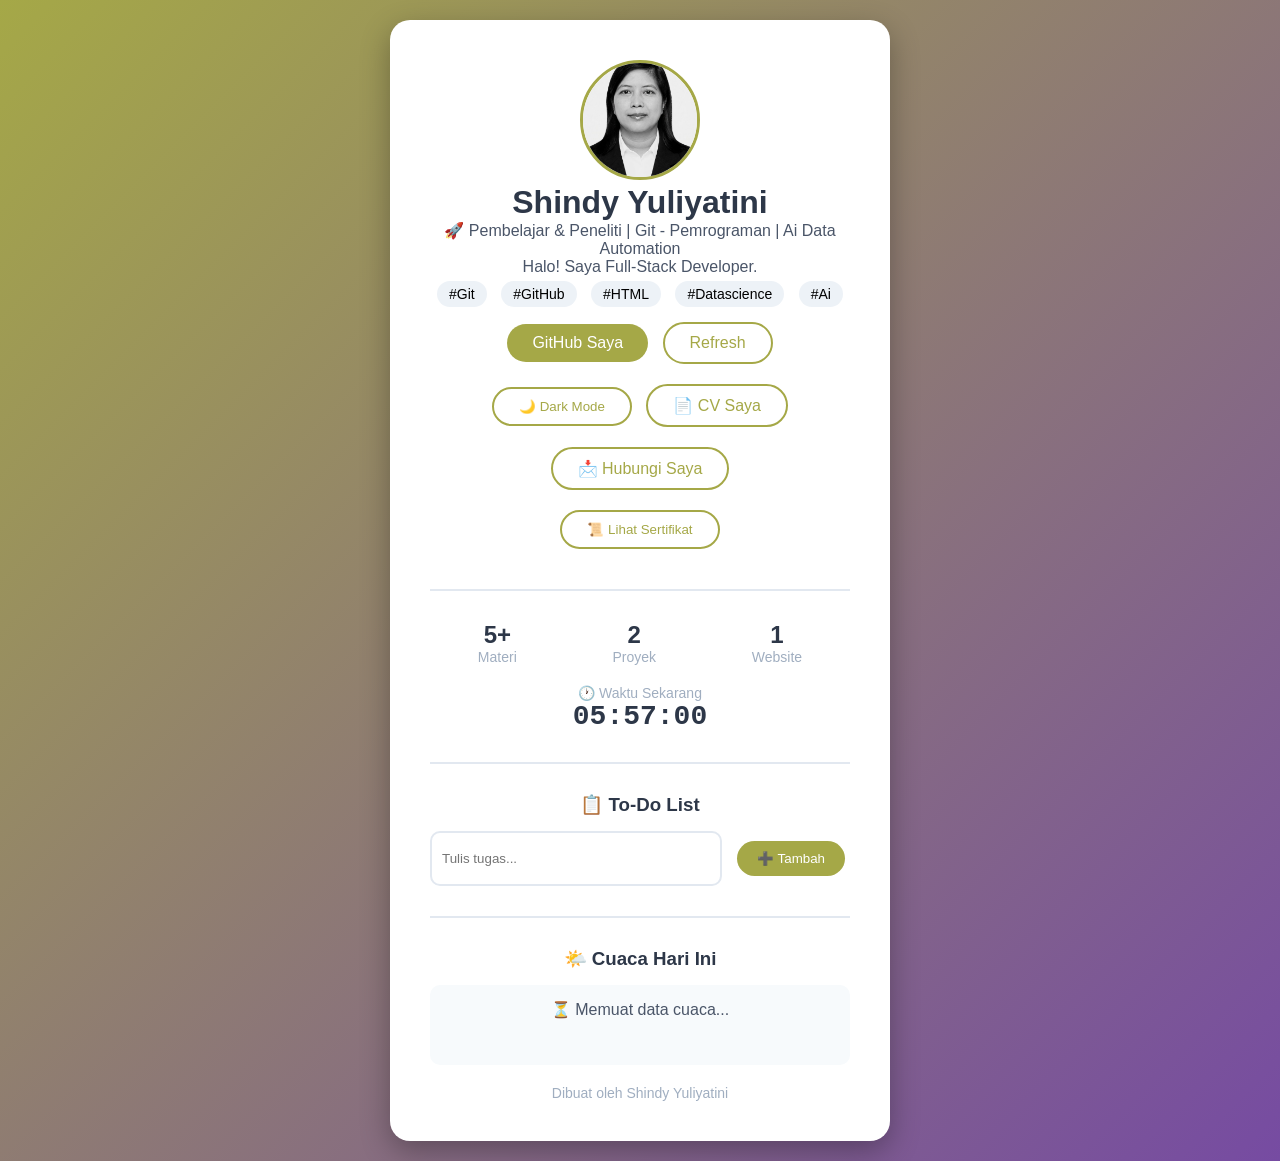
==== index.html @ 2729c8f5 "Change background and button colors in index.html" ====
<!DOCTYPE html>
<html lang="id">
<head>
    <meta charset="UTF-8">
    <meta name="viewport" content="width=device-width, initial-scale=1.0">
    <title>Portofolio - Shindy Yuliyatini</title>
    <style>
        * { margin: 0; padding: 0; box-sizing: border-box; }
        body {
            font-family: Arial, sans-serif;
            background: linear-gradient(135deg, #A5A847, #764ba2);
            min-height: 100vh;
            display: flex;
            justify-content: center;
            align-items: center;
            padding: 20px;
            transition: background 0.5s ease;
        }
        body.dark-mode { background: linear-gradient(135deg, #1a202c, #2d3748); }
        .card {
            background: white; padding: 40px; border-radius: 20px;
            max-width: 500px; width: 100%; text-align: center;
            box-shadow: 0 10px 30px rgba(0,0,0,0.3);
            transition: background 0.5s ease;
        }
        body.dark-mode .card { background: #2d3748; }
        .card:hover { transform: scale(1.02); transition: transform 0.3s ease; }
        .profile-img {
            width: 120px; height: 120px; border-radius: 50%;
            object-fit: cover; border: 3px solid #A5A847;
        }
        h1 { color: #2d3748; }
        body.dark-mode h1 { color: #e2e8f0; }
        p { color: #4a5568; }
        body.dark-mode p { color: #a0aec0; }
        .badge {
            display: inline-block; background: #edf2f7;
            padding: 5px 12px; border-radius: 20px;
            margin: 5px; font-size: 14px;
        }
        body.dark-mode .badge { background: #2d3748; color: #e2e8f0; }
        .btn {
            display: inline-block; background: #A5A847; color: white;
            padding: 10px 25px; border-radius: 30px;
            text-decoration: none; margin: 10px 5px;
            border: none; cursor: pointer;
        }
        .btn:hover { background: #5a67d8; }
        .btn-outline { background: transparent; border: 2px solid #A5A847; color: #A5A847; }
        body.dark-mode .btn-outline { color: #e2e8f0; border-color: #e2e8f0; }
        body.dark-mode .btn-outline:hover { background: #e2e8f0; color: #2d3748; }
        hr { margin: 30px 0; border: 1px solid #e2e8f0; }
        .stats { display: flex; justify-content: space-around; }
        .stats .number { font-size: 24px; font-weight: bold; color: #2d3748; }
        body.dark-mode .stats .number { color: #e2e8f0; }
        .stats .label { font-size: 14px; color: #a0aec0; }
        .footer { font-size: 14px; color: #a0aec0; margin-top: 20px; }
        #clock { font-size: 28px; font-weight: bold; color: #2d3748; font-family: monospace; }
        body.dark-mode #clock { color: #e2e8f0; }
        #todo-list { list-style: none; padding: 0; text-align: left; }
        #todo-list li {
            background: #f7fafc; padding: 12px 15px; border-radius: 10px;
            margin-bottom: 8px; display: flex; justify-content: space-between; align-items: center;
        }
        body.dark-mode #todo-list li { background: #1a202c; color: #e2e8f0; }
        #todo-list li.completed { text-decoration: line-through; opacity: 0.6; }
        #todo-list li button { background: transparent; border: none; cursor: pointer; font-size: 18px; }
        .complete-btn { color: #38a169; }
        .delete-btn { color: #e53e3e; }
        #weather-container {
            background: #f7fafc; border-radius: 10px; padding: 15px;
            min-height: 80px; transition: background 0.5s ease;
        }
        body.dark-mode #weather-container { background: #2d3748; }
        #weather-info { color: #4a5568; }
        body.dark-mode #weather-info { color: #e2e8f0; }
        @media (max-width: 768px) {
            .card { padding: 20px; }
            .profile-img { width: 80px; height: 80px; }
            h1 { font-size: 22px; }
            .badge { font-size: 12px; padding: 4px 10px; }
            .btn { padding: 8px 15px; font-size: 14px; }
        }
        @media (max-width: 480px) {
            .card { padding: 15px; }
            .profile-img { width: 60px; height: 60px; }
            h1 { font-size: 18px; }
            .stats .number { font-size: 18px; }
        }
	/* Modal Sertifikat */
.modal {
	display: none;
	position: fixed;
	z-index: 1000;
	left: 0;
 	top: 0;
	width: 100%;
	height: 100%;
	background-color: rgba(0,0,0,0.6);
	overflow: auto;
	padding: 20px;
}
	.modal-content {
	background-color: white;
	margin: 5% auto;
	padding: 30px;
	border-radius: 20px;
	max-width: 800px;
	width: 90%;
	box-shadow: 0 10px 40px rgba(0,0,0,0.3);
	animation: fadeIn 0.3s ease;
}
@keyframes fadeIn { from { opacity: 0; transform: scale(0.9); } to { opacity: 1; transform: 
scale(1); } }
.close { float: right; font-size: 30px; font-weight: bold; color: #aaa; cursor: pointer; }
.close:hover { color: #333; }
.cert-card { background: #f7fafc; padding: 15px; border-radius: 15px; text-align: center; 
width: 200px; transition: transform 0.2s ease; }
.cert-card:hover { transform: scale(1.05); }
.cert-card img { width: 100%; height: auto; border-radius: 10px; }
    </style>
</head>
<body>
    <div class="card">
        <img src="foto-saya.jpeg" alt="Foto" class="profile-img">
        <h1>Shindy Yuliyatini</h1>
        <p>🚀 Pembelajar & Peneliti | Git - Pemrograman | Ai Data Automation</p>
        <p>Halo! Saya Full-Stack Developer.</p>
        <div>
            <span class="badge">#Git</span>
            <span class="badge">#GitHub</span>
            <span class="badge">#HTML</span>
            <span class="badge">#Datascience</span>
            <span class="badge">#Ai</span>
        </div>
        <div>
            <a href="https://github.com/shindyyuliyatini" class="btn" target="_blank">GitHub Saya</a>
            <a href="#" class="btn btn-outline">Refresh</a>
            <button onclick="toggleDarkMode()" class="btn btn-outline" id="darkModeBtn">🌙 Dark Mode</button>
            <a href="cv.html" class="btn btn-outline">📄 CV Saya</a>
            <a href="kontak.html" class="btn btn-outline" style="margin-top: 10px;">📩 Hubungi Saya</a>
</div>
<!-- Tombol Sertifikat -->
<button onclick="openModal()" class="btn btn-outline" style="margin-top: 10px;">
    📜 Lihat Sertifikat
</button>
            
<!-- Modal Popup Sertifikat -->
<div id="certModal" class="modal">
    <div class="modal-content">
        <span class="close" onclick="closeModal()">&times;</span>
        <h2>📜 Sertifikat </h2>
        <div style="display: flex; flex-wrap: wrap; gap: 20px; justify-content: center;
padding: 20px;">
            <!-- Sertifikat 1 -->
			 <div class="cert-card">
                <img src="Shindy-Yuliyatini2x.jpg" alt="Cara Mengambil Keputusan Bisnis yang Tepat dengan Data & Ai" style="width: 200px;
border-radius: 10px;">
                <p><strong>Data & Ai</strong></p>
                <p style="font-size: 12px; color: #666;">Dikeluarkan: 2026</p>
            </div>
          <!-- Sertifikat 2 -->
            <div class="cert-card">
                <img src="Shindy-Yuliyatini.png" alt="Sertifikat Seminar Nasional Informatika dan Komputer" style="width: 200px;
border-radius: 10px;">
                <p><strong>Seminar Nasional</strong></p>
                <p style="font-size: 12px; color: #666;">Dikeluarkan: 2025</p> 
            </div>
	    <!-- Sertifikat 3 -->
            <div class="cert-card">
                <img src="Shindy-Yuliyatini-CS.png" alt="Webinar Cyber Security" style="width: 200px;
border-radius: 10px;">
                <p><strong>Cyber Security</strong></p>
                <p style="font-size: 12px; color: #666;">Dikeluarkan: 2023</p>
            </div>
        </div>
    </div>
</div>
        <hr>
        <div class="stats">
            <div><div class="number">5+</div><div class="label">Materi</div></div>
            <div><div class="number">2</div><div class="label">Proyek</div></div>
            <div><div class="number">1</div><div class="label">Website</div></div>
        </div>
        <div style="margin: 20px 0;">
            <p style="font-size: 14px; color: #a0aec0;">🕐 Waktu Sekarang</p>
            <p id="clock">00:00:00</p>
        </div>
        <hr>
        <h3 style="color: #2d3748; margin-bottom: 15px;">📋 To-Do List</h3>
        <div style="display: flex; gap: 10px; margin-bottom: 15px;">
            <input type="text" id="todo-input" placeholder="Tulis tugas..." style="flex: 1; padding: 10px; border: 2px solid #e2e8f0; border-radius: 10px;">
            <button onclick="addTodo()" class="btn" style="padding: 10px 20px;">➕ Tambah</button>
        </div>
        <ul id="todo-list"></ul>
        <hr>
        <h3 style="color: #2d3748; margin-bottom: 15px;">🌤️ Cuaca Hari Ini</h3>
        <div id="weather-container">
            <p id="weather-info">⏳ Memuat data cuaca...</p>
        </div>
        <div class="footer">Dibuat oleh Shindy Yuliyatini</div>
    </div>

    <script>
function openModal() { document.getElementById('certModal').style.display = 'block'; }
function closeModal() { document.getElementById('certModal').style.display = 'none'; }
window.onclick = function(event) { if (event.target === document.getElementById('certModal')) 
{ document.getElementById('certModal').style.display = 'none'; } }
        // ===== JAM DIGITAL =====
        function updateClock() {
            const now = new Date();
            const h = String(now.getHours()).padStart(2, '0');
            const m = String(now.getMinutes()).padStart(2, '0');
            const s = String(now.getSeconds()).padStart(2, '0');
            document.getElementById('clock').textContent = h + ':' + m + ':' + s;
        }
        setInterval(updateClock, 1000);
        updateClock();

        // ===== DARK MODE =====
        function toggleDarkMode() {
            const body = document.body;
            body.classList.toggle('dark-mode');
            const btn = document.getElementById('darkModeBtn');
            if (body.classList.contains('dark-mode')) {
                btn.textContent = '☀️ Light Mode';
            } else {
                btn.textContent = '🌙 Dark Mode';
            }
        }

        // ===== CUACA =====
        async function fetchWeather() {
            const info = document.getElementById('weather-info');
            if (!info) return;
            info.textContent = '⏳ Memuat data cuaca...';
            try {
                const response = await fetch('https://api.open-meteo.com/v1/forecast?latitude=-6.20&longitude=106.80&current_weather=true');
                const data = await response.json();
                const temp = data.current_weather.temperature;
                const code = data.current_weather.weathercode;
                let emoji = '🌡️';
                if (code === 0) emoji = '☀️';
                else if (code === 1 || code === 2) emoji = '🌤️';
                else if (code === 3) emoji = '☁️';
                else if (code === 45 || code === 48) emoji = '🌫️';
                else if (code === 51 || code === 61 || code === 80) emoji = '🌧️';
                else if (code === 95) emoji = '⛈️';
                info.innerHTML = '<div style="display:flex;align-items:center;gap:15px;flex-wrap:wrap;">' +
                    '<span style="font-size:40px;">' + emoji + '</span>' +
                    '<div><div style="font-size:28px;font-weight:bold;color:#2d3748;">' + temp + '°C</div>' +
                    '<div style="color:#a0aec0;font-size:14px;">Jakarta, Indonesia</div></div></div>';
            } catch (error) {
                info.textContent = '❌ Gagal memuat cuaca.';
            }
        }

        document.addEventListener('DOMContentLoaded', function() {
            loadTodos();
            fetchWeather();
        });
    </script>
</body>
</html>
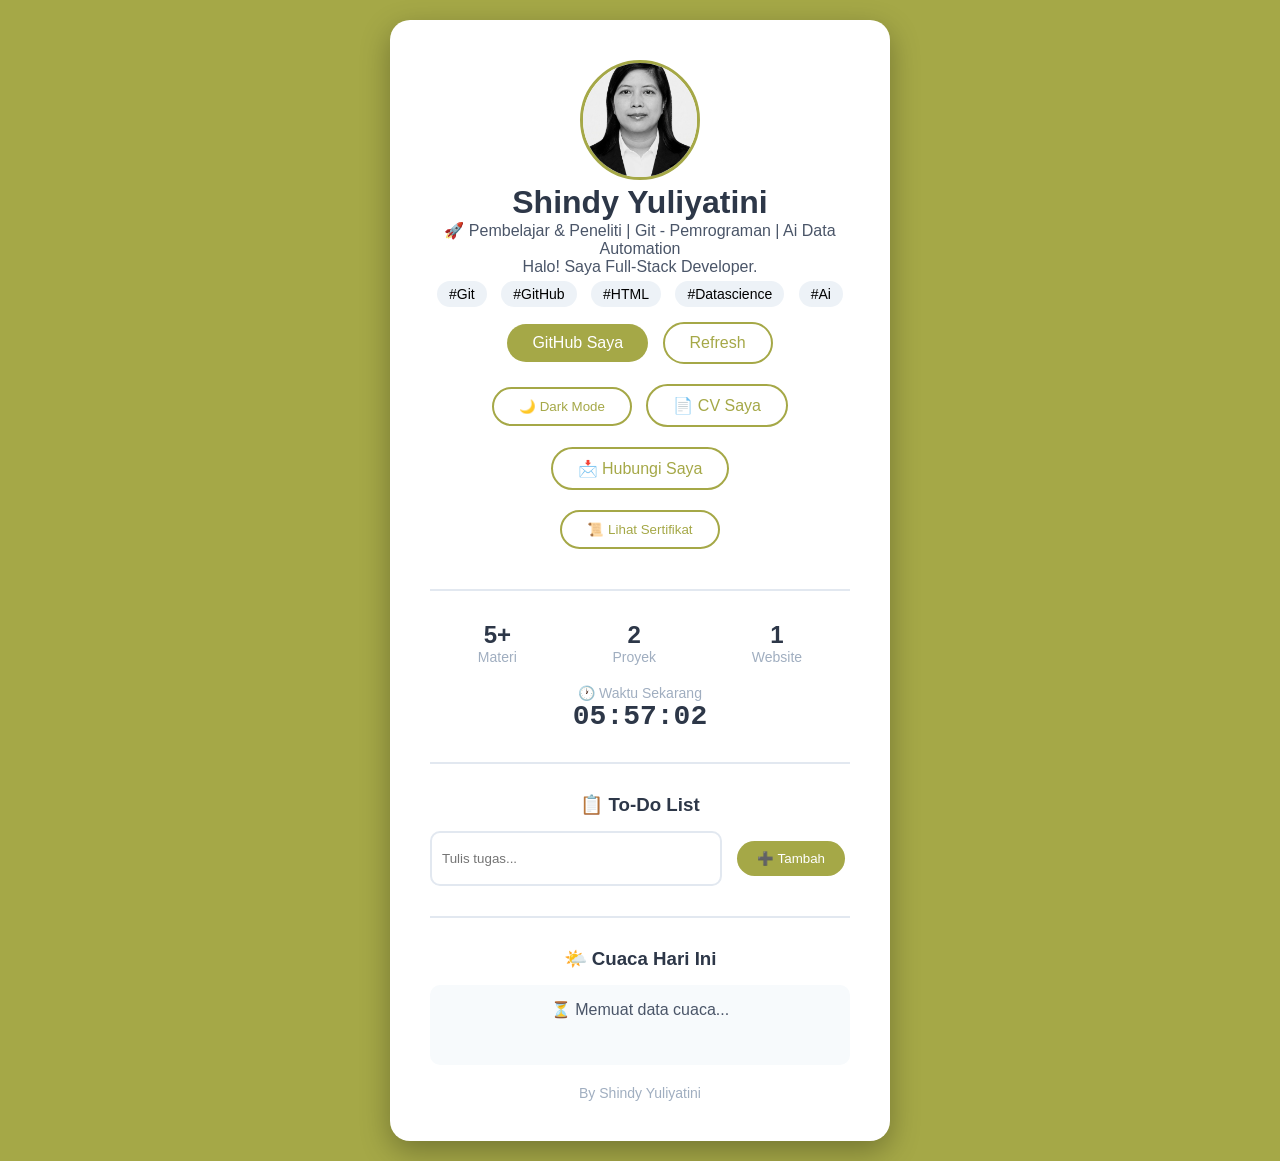
==== commit 2b4da118: "Update background gradient and footer text" ====
--- a/index.html
+++ b/index.html
@@ -8,7 +8,7 @@
         * { margin: 0; padding: 0; box-sizing: border-box; }
         body {
             font-family: Arial, sans-serif;
-            background: linear-gradient(135deg, #A5A847, #764ba2);
+            background: linear-gradient(135deg, #A5A847, #A5A847);
             min-height: 100vh;
             display: flex;
             justify-content: center;
@@ -198,7 +198,7 @@
         <div id="weather-container">
             <p id="weather-info">⏳ Memuat data cuaca...</p>
         </div>
-        <div class="footer">Dibuat oleh Shindy Yuliyatini</div>
+        <div class="footer">By Shindy Yuliyatini</div>
     </div>
 
     <script>
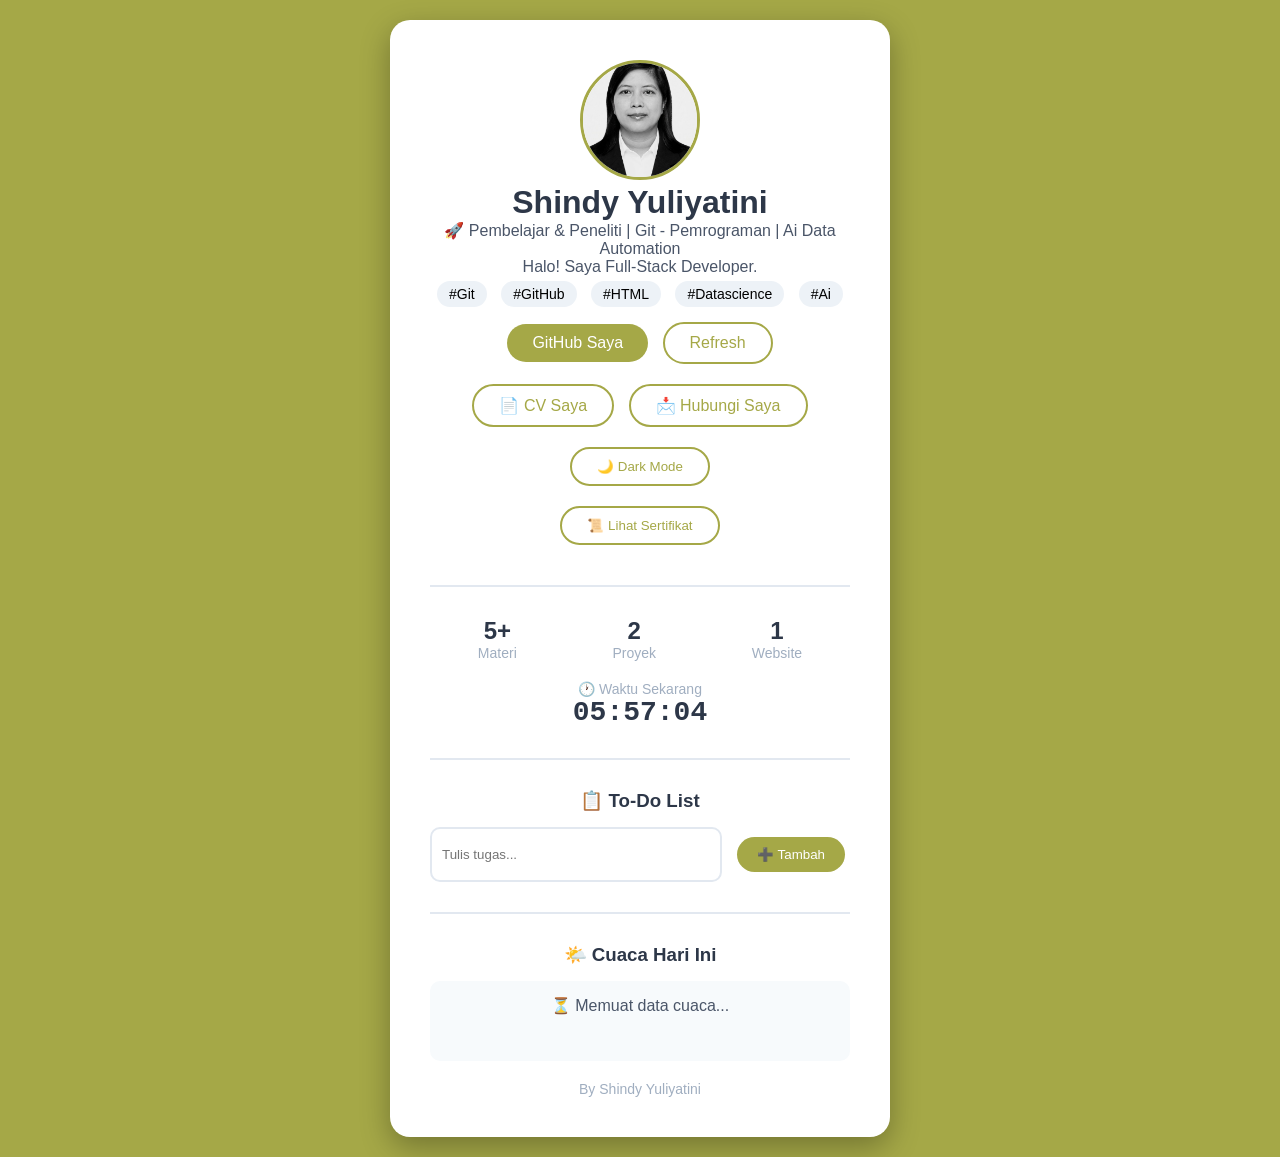
==== commit 6ee2e452: "Reposition dark mode button in index.html" ====
--- a/index.html
+++ b/index.html
@@ -136,9 +136,9 @@
         <div>
             <a href="https://github.com/shindyyuliyatini" class="btn" target="_blank">GitHub Saya</a>
             <a href="#" class="btn btn-outline">Refresh</a>
-            <button onclick="toggleDarkMode()" class="btn btn-outline" id="darkModeBtn">🌙 Dark Mode</button>
             <a href="cv.html" class="btn btn-outline">📄 CV Saya</a>
             <a href="kontak.html" class="btn btn-outline" style="margin-top: 10px;">📩 Hubungi Saya</a>
+			<button onclick="toggleDarkMode()" class="btn btn-outline" id="darkModeBtn">🌙 Dark Mode</button>
 </div>
 <!-- Tombol Sertifikat -->
 <button onclick="openModal()" class="btn btn-outline" style="margin-top: 10px;">
@@ -216,8 +216,7 @@
         }
         setInterval(updateClock, 1000);
         updateClock();
-
-        // ===== DARK MODE =====
+	 // ===== DARK MODE =====
         function toggleDarkMode() {
             const body = document.body;
             body.classList.toggle('dark-mode');
@@ -228,7 +227,6 @@
                 btn.textContent = '🌙 Dark Mode';
             }
         }
-
         // ===== CUACA =====
         async function fetchWeather() {
             const info = document.getElementById('weather-info');
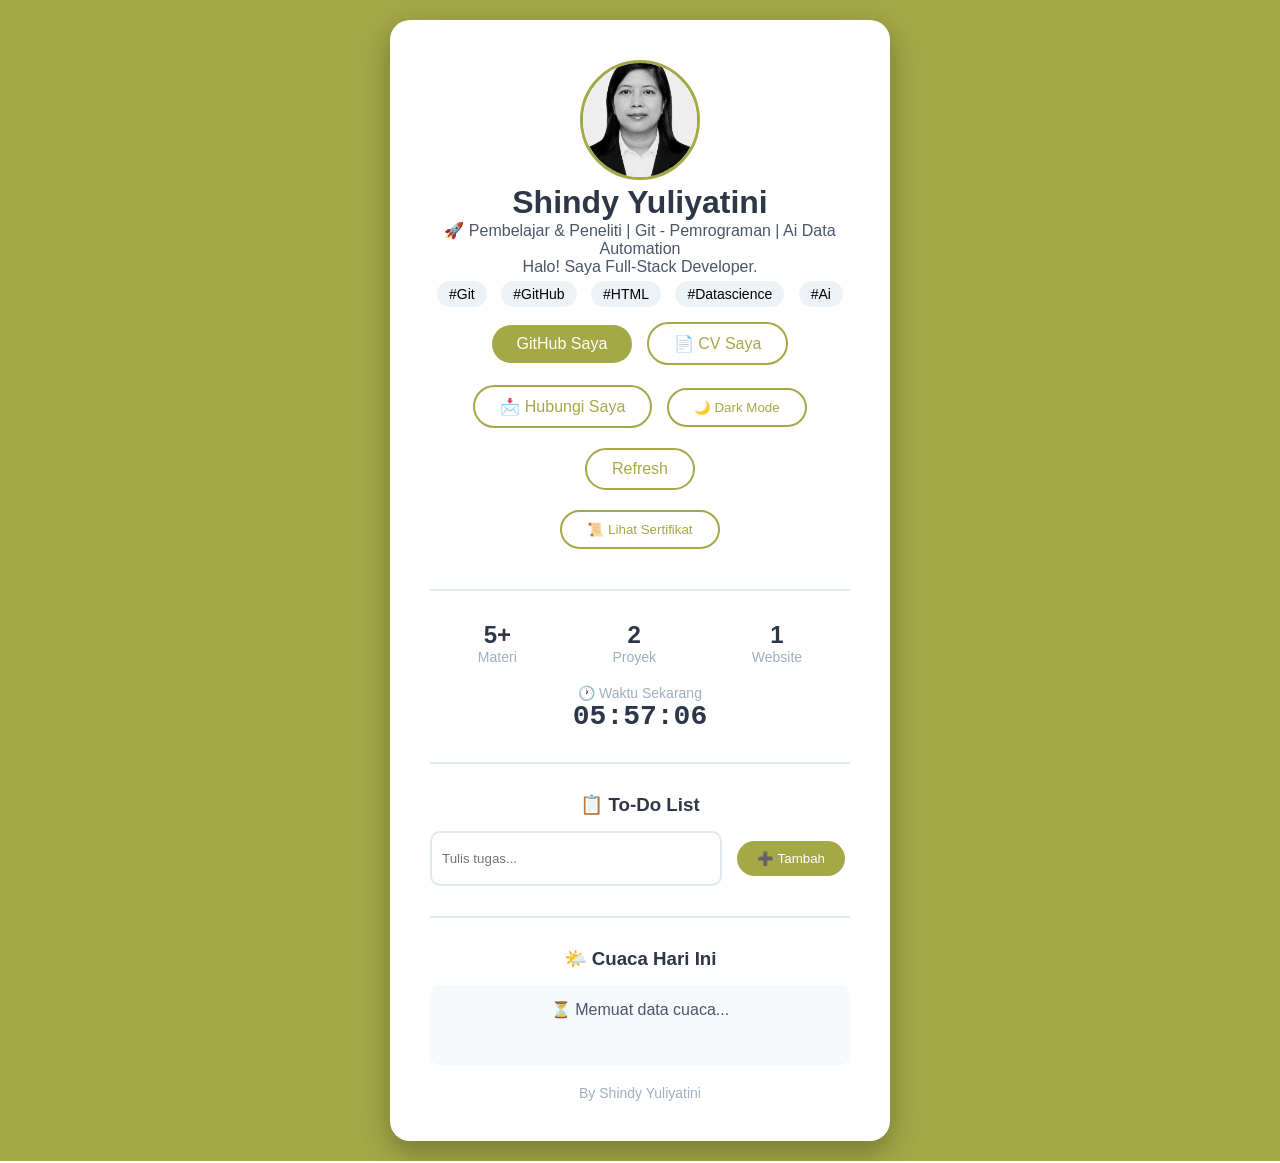
==== commit f12e7cdd: "Remove weather fetching feature from index.html Removed weather fetching functionality and related c" ====
--- a/index.html
+++ b/index.html
@@ -135,10 +135,10 @@
         </div>
         <div>
             <a href="https://github.com/shindyyuliyatini" class="btn" target="_blank">GitHub Saya</a>
-            <a href="#" class="btn btn-outline">Refresh</a>
             <a href="cv.html" class="btn btn-outline">📄 CV Saya</a>
             <a href="kontak.html" class="btn btn-outline" style="margin-top: 10px;">📩 Hubungi Saya</a>
 			<button onclick="toggleDarkMode()" class="btn btn-outline" id="darkModeBtn">🌙 Dark Mode</button>
+			<a href="#" class="btn btn-outline">Refresh</a>
 </div>
 <!-- Tombol Sertifikat -->
 <button onclick="openModal()" class="btn btn-outline" style="margin-top: 10px;">
@@ -227,36 +227,6 @@
                 btn.textContent = '🌙 Dark Mode';
             }
         }
-        // ===== CUACA =====
-        async function fetchWeather() {
-            const info = document.getElementById('weather-info');
-            if (!info) return;
-            info.textContent = '⏳ Memuat data cuaca...';
-            try {
-                const response = await fetch('https://api.open-meteo.com/v1/forecast?latitude=-6.20&longitude=106.80&current_weather=true');
-                const data = await response.json();
-                const temp = data.current_weather.temperature;
-                const code = data.current_weather.weathercode;
-                let emoji = '🌡️';
-                if (code === 0) emoji = '☀️';
-                else if (code === 1 || code === 2) emoji = '🌤️';
-                else if (code === 3) emoji = '☁️';
-                else if (code === 45 || code === 48) emoji = '🌫️';
-                else if (code === 51 || code === 61 || code === 80) emoji = '🌧️';
-                else if (code === 95) emoji = '⛈️';
-                info.innerHTML = '<div style="display:flex;align-items:center;gap:15px;flex-wrap:wrap;">' +
-                    '<span style="font-size:40px;">' + emoji + '</span>' +
-                    '<div><div style="font-size:28px;font-weight:bold;color:#2d3748;">' + temp + '°C</div>' +
-                    '<div style="color:#a0aec0;font-size:14px;">Jakarta, Indonesia</div></div></div>';
-            } catch (error) {
-                info.textContent = '❌ Gagal memuat cuaca.';
-            }
-        }
-
-        document.addEventListener('DOMContentLoaded', function() {
-            loadTodos();
-            fetchWeather();
-        });
     </script>
 </body>
 </html>
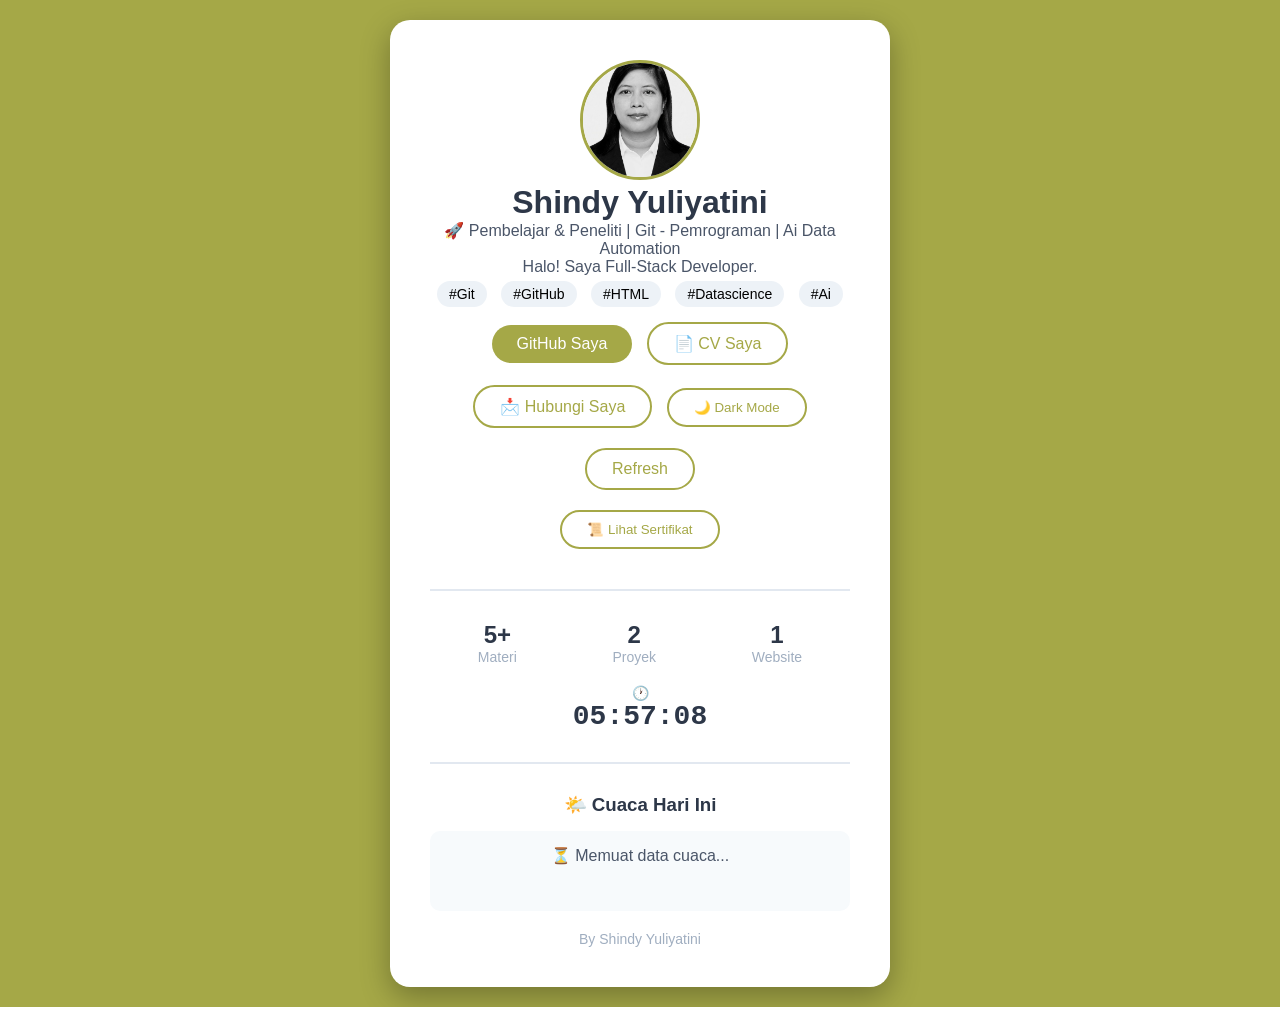
==== commit 4b3bc2f3: "Remove To-Do List from index.html Removed the To-Do List section from the HTML." ====
--- a/index.html
+++ b/index.html
@@ -183,16 +183,9 @@
             <div><div class="number">1</div><div class="label">Website</div></div>
         </div>
         <div style="margin: 20px 0;">
-            <p style="font-size: 14px; color: #a0aec0;">🕐 Waktu Sekarang</p>
+            <p style="font-size: 14px; color: #a0aec0;">🕐</p>
             <p id="clock">00:00:00</p>
         </div>
-        <hr>
-        <h3 style="color: #2d3748; margin-bottom: 15px;">📋 To-Do List</h3>
-        <div style="display: flex; gap: 10px; margin-bottom: 15px;">
-            <input type="text" id="todo-input" placeholder="Tulis tugas..." style="flex: 1; padding: 10px; border: 2px solid #e2e8f0; border-radius: 10px;">
-            <button onclick="addTodo()" class="btn" style="padding: 10px 20px;">➕ Tambah</button>
-        </div>
-        <ul id="todo-list"></ul>
         <hr>
         <h3 style="color: #2d3748; margin-bottom: 15px;">🌤️ Cuaca Hari Ini</h3>
         <div id="weather-container">
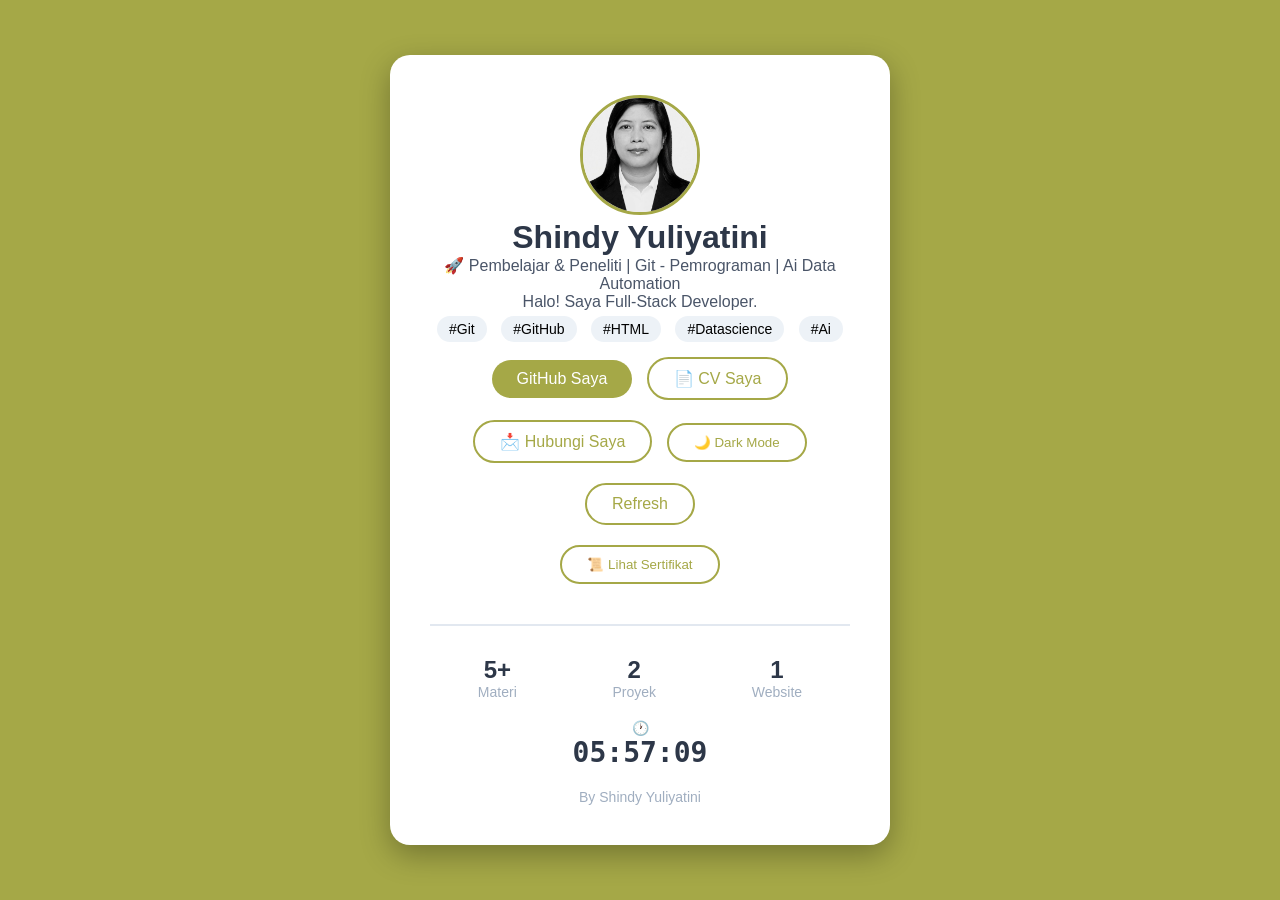
==== commit 3635fa5d: "Remove weather information section from index.html Removed weather section from the HTML layout." ====
--- a/index.html
+++ b/index.html
@@ -186,11 +186,6 @@
             <p style="font-size: 14px; color: #a0aec0;">🕐</p>
             <p id="clock">00:00:00</p>
         </div>
-        <hr>
-        <h3 style="color: #2d3748; margin-bottom: 15px;">🌤️ Cuaca Hari Ini</h3>
-        <div id="weather-container">
-            <p id="weather-info">⏳ Memuat data cuaca...</p>
-        </div>
         <div class="footer">By Shindy Yuliyatini</div>
     </div>
 
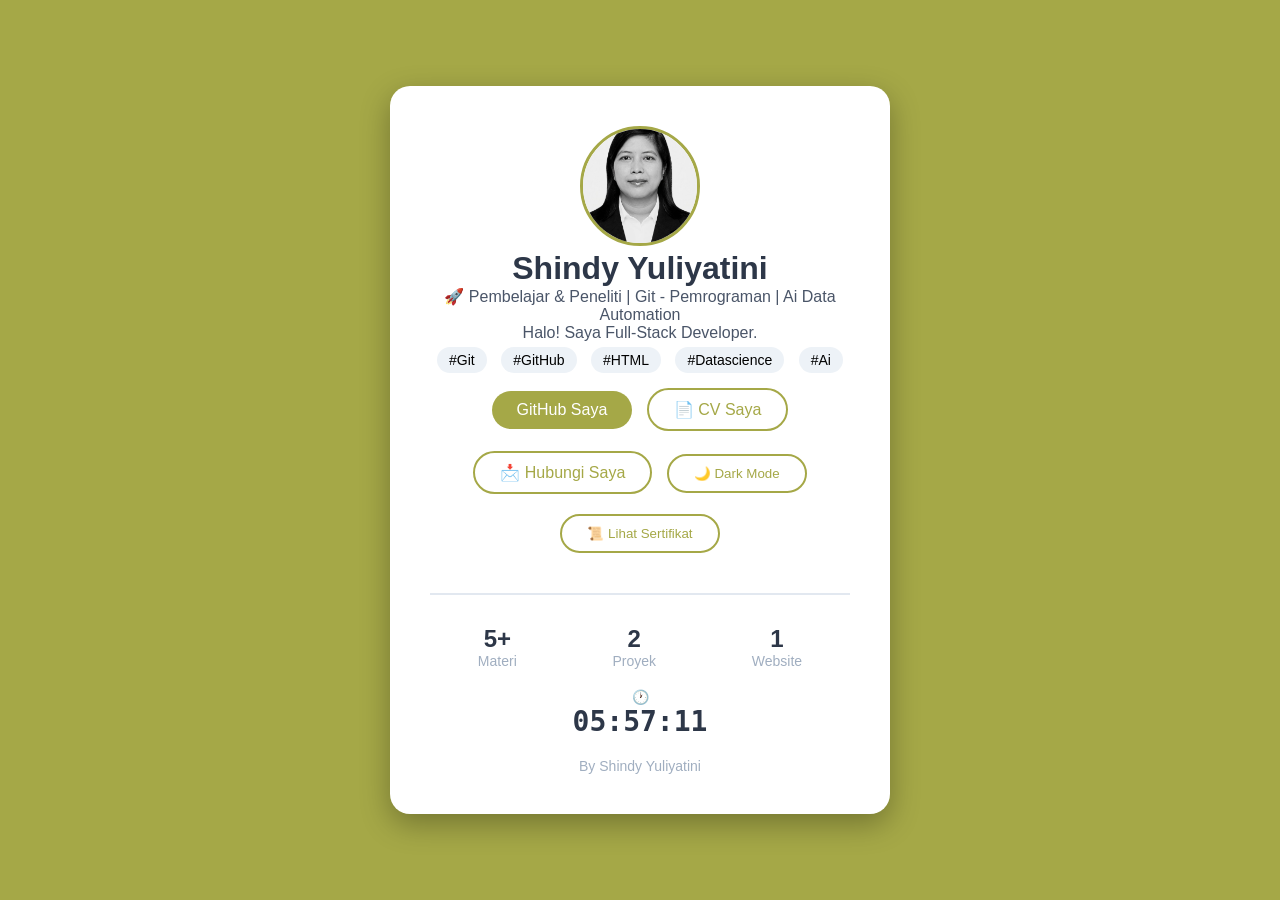
==== commit eecc568a: "Remove 'Refresh' button from index.html Removed the 'Refresh' button from the HTML." ====
--- a/index.html
+++ b/index.html
@@ -138,7 +138,6 @@
             <a href="cv.html" class="btn btn-outline">📄 CV Saya</a>
             <a href="kontak.html" class="btn btn-outline" style="margin-top: 10px;">📩 Hubungi Saya</a>
 			<button onclick="toggleDarkMode()" class="btn btn-outline" id="darkModeBtn">🌙 Dark Mode</button>
-			<a href="#" class="btn btn-outline">Refresh</a>
 </div>
 <!-- Tombol Sertifikat -->
 <button onclick="openModal()" class="btn btn-outline" style="margin-top: 10px;">
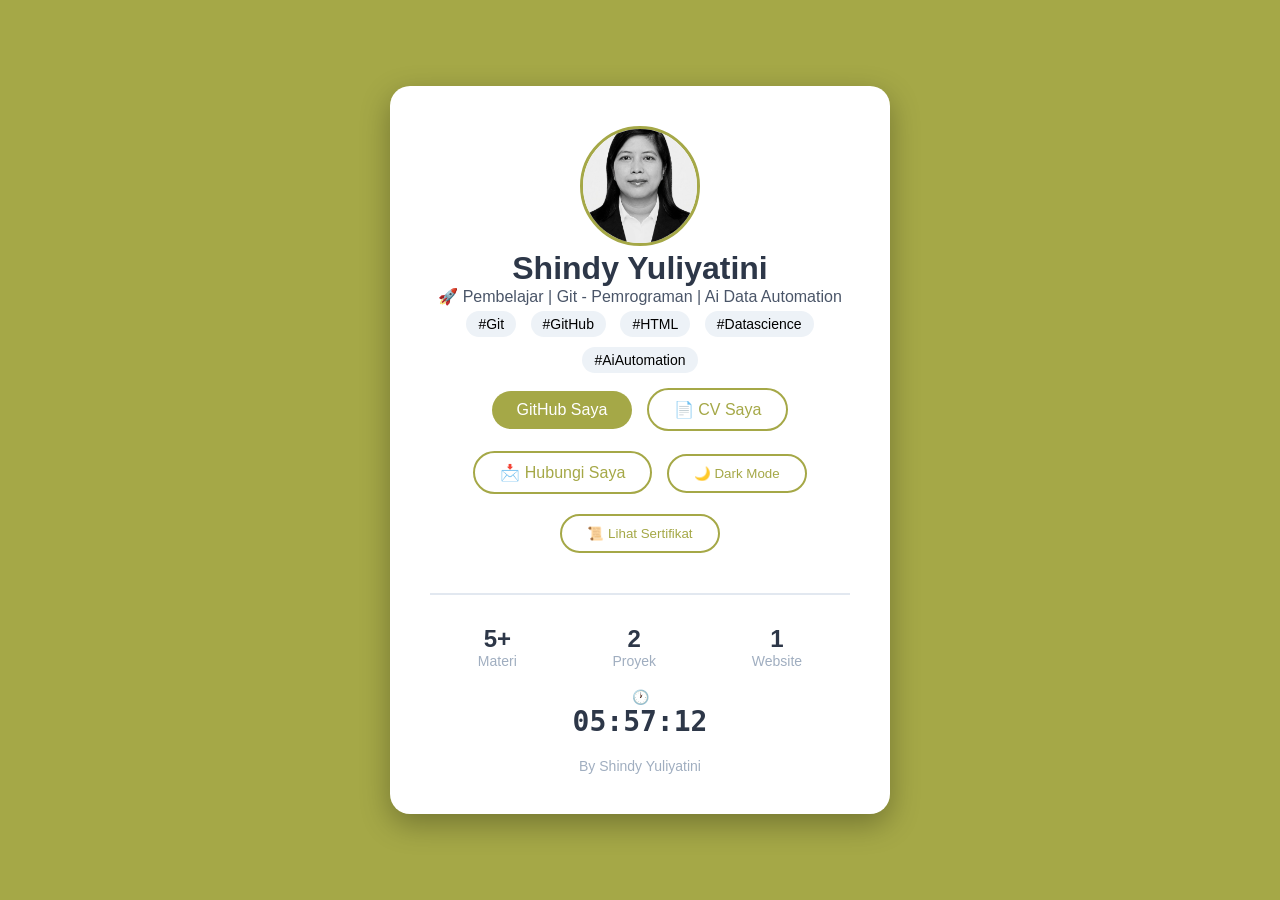
==== commit a55be4f9: "Update profile description and badges in index.html" ====
--- a/index.html
+++ b/index.html
@@ -124,14 +124,13 @@
     <div class="card">
         <img src="foto-saya.jpeg" alt="Foto" class="profile-img">
         <h1>Shindy Yuliyatini</h1>
-        <p>🚀 Pembelajar & Peneliti | Git - Pemrograman | Ai Data Automation</p>
-        <p>Halo! Saya Full-Stack Developer.</p>
+        <p>🚀 Pembelajar | Git - Pemrograman | Ai Data Automation</p>
         <div>
             <span class="badge">#Git</span>
             <span class="badge">#GitHub</span>
             <span class="badge">#HTML</span>
             <span class="badge">#Datascience</span>
-            <span class="badge">#Ai</span>
+            <span class="badge">#AiAutomation</span>
         </div>
         <div>
             <a href="https://github.com/shindyyuliyatini" class="btn" target="_blank">GitHub Saya</a>
